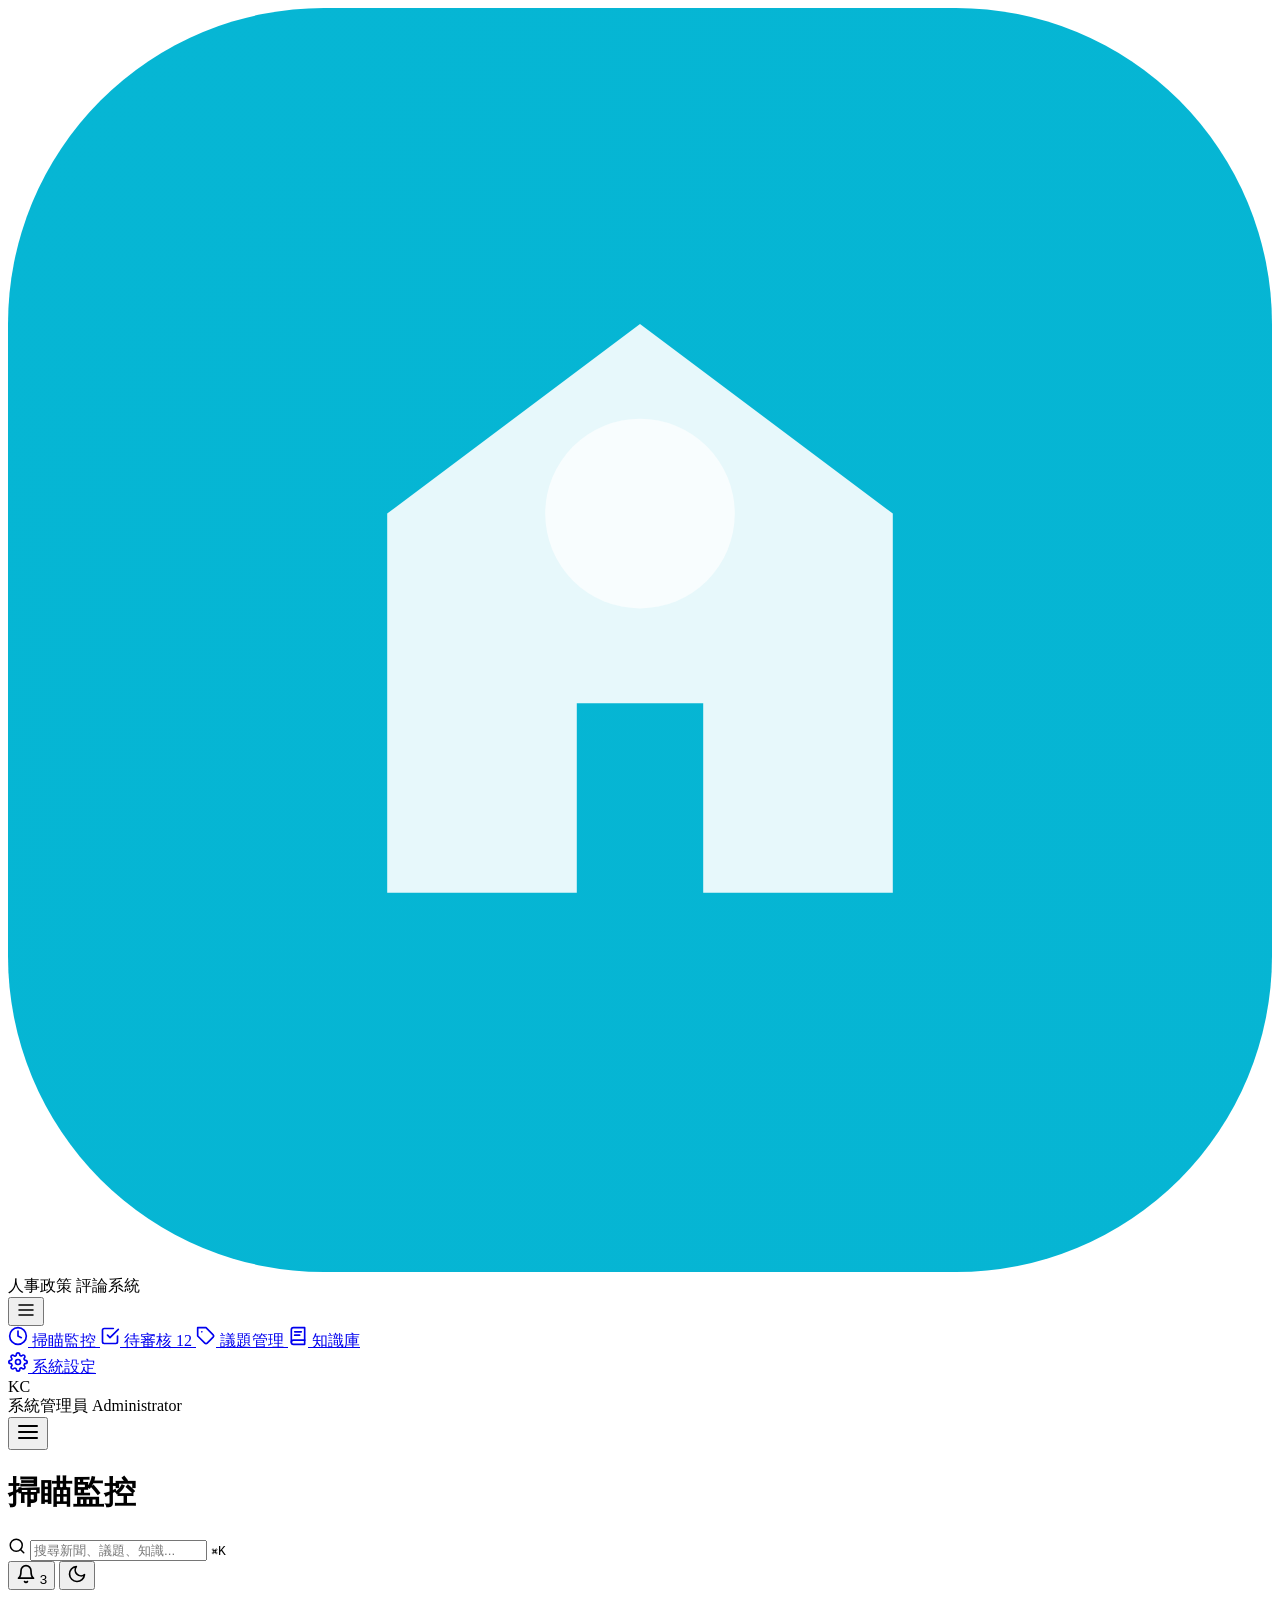
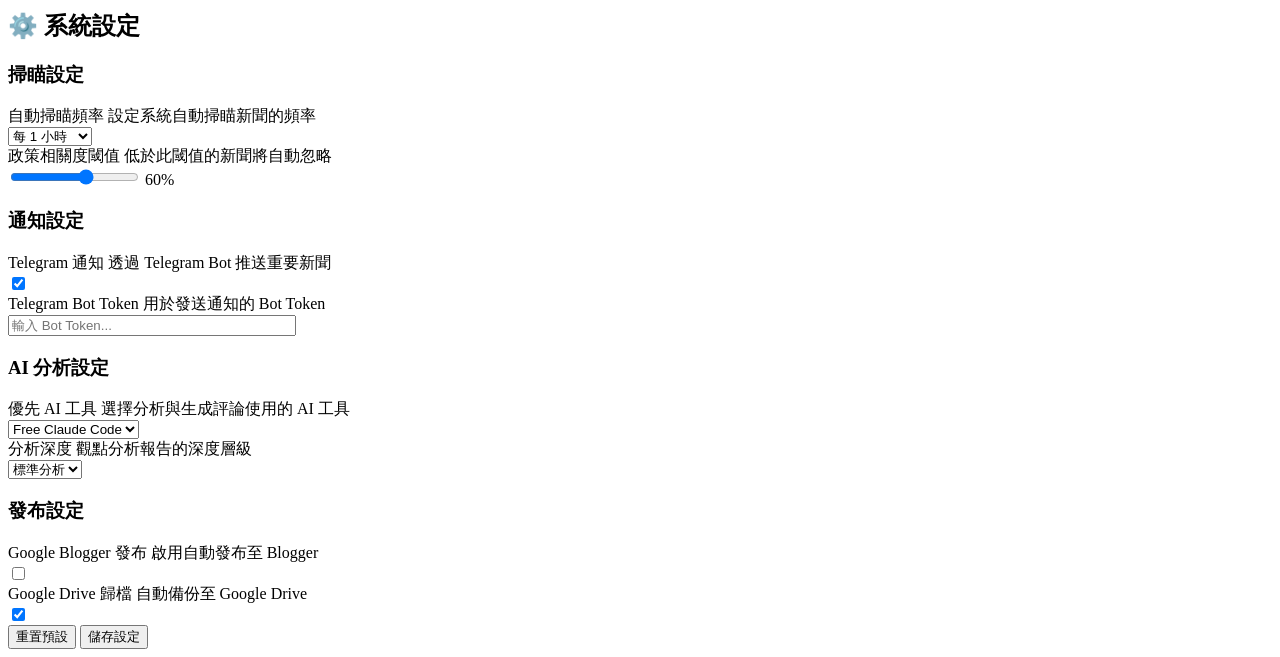
==== index.html @ 62e6211f "add index.html" ====
<!DOCTYPE html>
<html lang="zh-TW">
<head>
    <meta charset="UTF-8">
    <meta name="viewport" content="width=device-width, initial-scale=1.0">
    <meta name="description" content="公務人事政策評論系統 — 即時掃瞄各國政府公務員制度與實務變革，深度研究、觀點分析、撰寫評論。">
    <title>公務人事政策評論系統</title>

    <!-- Google Fonts -->
    <link rel="preconnect" href="https://fonts.googleapis.com">
    <link rel="preconnect" href="https://fonts.gstatic.com" crossorigin>
    <link href="https://fonts.googleapis.com/css2?family=Inter:wght@300;400;500;600;700;800&family=Noto+Sans+TC:wght@300;400;500;600;700&display=swap" rel="stylesheet">

    <!-- Styles -->
    <link rel="stylesheet" href="css/index.css">
</head>
<body>
    <!-- Sidebar Navigation -->
    <aside class="sidebar" id="sidebar">
        <div class="sidebar-header">
            <div class="logo-container">
                <div class="logo-icon">
                    <svg viewBox="0 0 40 40" fill="none" xmlns="http://www.w3.org/2000/svg">
                        <rect width="40" height="40" rx="10" fill="url(#logoGrad)"/>
                        <path d="M12 28V16l8-6 8 6v12H22v-6h-4v6H12z" fill="white" opacity="0.9"/>
                        <circle cx="20" cy="16" r="3" fill="white" opacity="0.7"/>
                        <defs>
                            <linearGradient id="logoGrad" x1="0" y1="0" x2="40" y2="40">
                                <stop stop-color="#06b6d4"/>
                                <stop offset="1" stop-color="#0891b2"/>
                            </linearGradient>
                        </defs>
                    </svg>
                </div>
                <div class="logo-text">
                    <span class="logo-title">人事政策</span>
                    <span class="logo-subtitle">評論系統</span>
                </div>
            </div>
            <button class="sidebar-toggle" id="sidebarToggle" aria-label="切換側邊欄">
                <svg width="20" height="20" viewBox="0 0 20 20" fill="currentColor">
                    <path d="M3 5h14M3 10h14M3 15h14" stroke="currentColor" stroke-width="1.5" stroke-linecap="round"/>
                </svg>
            </button>
        </div>

        <nav class="sidebar-nav" id="sidebarNav">
            <a href="#" class="nav-item active" data-page="dashboard">
                <span class="nav-icon">
                    <svg width="20" height="20" viewBox="0 0 24 24" fill="none" stroke="currentColor" stroke-width="2" stroke-linecap="round" stroke-linejoin="round">
                        <circle cx="12" cy="12" r="10"/>
                        <path d="M12 6v6l4 2"/>
                    </svg>
                </span>
                <span class="nav-text">掃瞄監控</span>
                <span class="nav-badge" id="dashboardBadge" style="display:none;">0</span>
            </a>
            <a href="#" class="nav-item" data-page="review">
                <span class="nav-icon">
                    <svg width="20" height="20" viewBox="0 0 24 24" fill="none" stroke="currentColor" stroke-width="2" stroke-linecap="round" stroke-linejoin="round">
                        <path d="M9 11l3 3L22 4"/>
                        <path d="M21 12v7a2 2 0 01-2 2H5a2 2 0 01-2-2V5a2 2 0 012-2h11"/>
                    </svg>
                </span>
                <span class="nav-text">待審核</span>
                <span class="nav-badge" id="reviewBadge">12</span>
            </a>
            <a href="#" class="nav-item" data-page="topics">
                <span class="nav-icon">
                    <svg width="20" height="20" viewBox="0 0 24 24" fill="none" stroke="currentColor" stroke-width="2" stroke-linecap="round" stroke-linejoin="round">
                        <path d="M20.59 13.41l-7.17 7.17a2 2 0 01-2.83 0L2 12V2h10l8.59 8.59a2 2 0 010 2.82z"/>
                        <line x1="7" y1="7" x2="7.01" y2="7"/>
                    </svg>
                </span>
                <span class="nav-text">議題管理</span>
            </a>
            <a href="#" class="nav-item" data-page="knowledge">
                <span class="nav-icon">
                    <svg width="20" height="20" viewBox="0 0 24 24" fill="none" stroke="currentColor" stroke-width="2" stroke-linecap="round" stroke-linejoin="round">
                        <path d="M4 19.5A2.5 2.5 0 016.5 17H20"/>
                        <path d="M6.5 2H20v20H6.5A2.5 2.5 0 014 19.5v-15A2.5 2.5 0 016.5 2z"/>
                        <line x1="8" y1="7" x2="16" y2="7"/>
                        <line x1="8" y1="11" x2="14" y2="11"/>
                    </svg>
                </span>
                <span class="nav-text">知識庫</span>
            </a>

            <div class="nav-divider"></div>

            <a href="#" class="nav-item" data-page="settings">
                <span class="nav-icon">
                    <svg width="20" height="20" viewBox="0 0 24 24" fill="none" stroke="currentColor" stroke-width="2" stroke-linecap="round" stroke-linejoin="round">
                        <circle cx="12" cy="12" r="3"/>
                        <path d="M19.4 15a1.65 1.65 0 00.33 1.82l.06.06a2 2 0 010 2.83 2 2 0 01-2.83 0l-.06-.06a1.65 1.65 0 00-1.82-.33 1.65 1.65 0 00-1 1.51V21a2 2 0 01-4 0v-.09A1.65 1.65 0 009 19.4a1.65 1.65 0 00-1.82.33l-.06.06a2 2 0 01-2.83 0 2 2 0 010-2.83l.06-.06A1.65 1.65 0 004.68 15a1.65 1.65 0 00-1.51-1H3a2 2 0 010-4h.09A1.65 1.65 0 004.6 9a1.65 1.65 0 00-.33-1.82l-.06-.06a2 2 0 010-2.83 2 2 0 012.83 0l.06.06A1.65 1.65 0 009 4.68a1.65 1.65 0 001-1.51V3a2 2 0 014 0v.09a1.65 1.65 0 001 1.51 1.65 1.65 0 001.82-.33l.06-.06a2 2 0 012.83 0 2 2 0 010 2.83l-.06.06A1.65 1.65 0 0019.4 9a1.65 1.65 0 001.51 1H21a2 2 0 010 4h-.09a1.65 1.65 0 00-1.51 1z"/>
                    </svg>
                </span>
                <span class="nav-text">系統設定</span>
            </a>
        </nav>

        <div class="sidebar-footer">
            <div class="user-profile">
                <div class="user-avatar">KC</div>
                <div class="user-info">
                    <span class="user-name">系統管理員</span>
                    <span class="user-role">Administrator</span>
                </div>
            </div>
        </div>
    </aside>

    <!-- Main Content -->
    <main class="main-content" id="mainContent">
        <!-- Header -->
        <header class="header" id="header">
            <div class="header-left">
                <button class="mobile-menu-btn" id="mobileMenuBtn" aria-label="開啟選單">
                    <svg width="24" height="24" viewBox="0 0 24 24" fill="none" stroke="currentColor" stroke-width="2" stroke-linecap="round">
                        <line x1="3" y1="6" x2="21" y2="6"/>
                        <line x1="3" y1="12" x2="21" y2="12"/>
                        <line x1="3" y1="18" x2="21" y2="18"/>
                    </svg>
                </button>
                <h1 class="page-title" id="pageTitle">掃瞄監控</h1>
            </div>
            <div class="header-right">
                <div class="search-box" id="globalSearch">
                    <svg class="search-icon" width="18" height="18" viewBox="0 0 24 24" fill="none" stroke="currentColor" stroke-width="2" stroke-linecap="round">
                        <circle cx="11" cy="11" r="8"/>
                        <line x1="21" y1="21" x2="16.65" y2="16.65"/>
                    </svg>
                    <input type="text" placeholder="搜尋新聞、議題、知識..." id="globalSearchInput">
                    <kbd class="search-shortcut">⌘K</kbd>
                </div>
                <button class="header-btn notification-btn" id="notificationBtn" aria-label="通知">
                    <svg width="20" height="20" viewBox="0 0 24 24" fill="none" stroke="currentColor" stroke-width="2" stroke-linecap="round" stroke-linejoin="round">
                        <path d="M18 8A6 6 0 006 8c0 7-3 9-3 9h18s-3-2-3-9"/>
                        <path d="M13.73 21a2 2 0 01-3.46 0"/>
                    </svg>
                    <span class="notification-count" id="notificationCount">3</span>
                </button>
                <button class="header-btn theme-toggle" id="themeToggle" aria-label="切換主題">
                    <svg width="20" height="20" viewBox="0 0 24 24" fill="none" stroke="currentColor" stroke-width="2" stroke-linecap="round" stroke-linejoin="round">
                        <path d="M21 12.79A9 9 0 1111.21 3 7 7 0 0021 12.79z"/>
                    </svg>
                </button>
                <div class="header-time" id="headerTime"></div>
            </div>
        </header>

        <!-- Page Content Panels -->
        <div class="content-wrapper">
            <!-- Dashboard Page -->
            <section class="page-panel active" id="page-dashboard">
                <div id="dashboardContainer"></div>
            </section>

            <!-- Review Page -->
            <section class="page-panel" id="page-review">
                <div id="reviewContainer"></div>
            </section>

            <!-- Topics Page -->
            <section class="page-panel" id="page-topics">
                <div id="topicsContainer"></div>
            </section>

            <!-- Knowledge Page -->
            <section class="page-panel" id="page-knowledge">
                <div id="knowledgeContainer"></div>
            </section>

            <!-- Settings Page -->
            <section class="page-panel" id="page-settings">
                <div class="card" style="max-width: 800px;">
                    <div class="card-header">
                        <h2>⚙️ 系統設定</h2>
                    </div>
                    <div class="card-body">
                        <div class="settings-group">
                            <h3 class="settings-title">掃瞄設定</h3>
                            <div class="setting-item">
                                <div class="setting-info">
                                    <label>自動掃瞄頻率</label>
                                    <span class="text-muted">設定系統自動掃瞄新聞的頻率</span>
                                </div>
                                <select class="select" id="scanFrequency">
                                    <option value="30">每 30 分鐘</option>
                                    <option value="60" selected>每 1 小時</option>
                                    <option value="120">每 2 小時</option>
                                    <option value="360">每 6 小時</option>
                                    <option value="720">每 12 小時</option>
                                    <option value="1440">每 24 小時</option>
                                </select>
                            </div>
                            <div class="setting-item">
                                <div class="setting-info">
                                    <label>政策相關度閾值</label>
                                    <span class="text-muted">低於此閾值的新聞將自動忽略</span>
                                </div>
                                <input type="range" class="range-input" min="0" max="100" value="60" id="relevanceThreshold">
                                <span class="range-value" id="thresholdValue">60%</span>
                            </div>
                        </div>

                        <div class="settings-group">
                            <h3 class="settings-title">通知設定</h3>
                            <div class="setting-item">
                                <div class="setting-info">
                                    <label>Telegram 通知</label>
                                    <span class="text-muted">透過 Telegram Bot 推送重要新聞</span>
                                </div>
                                <label class="toggle-switch">
                                    <input type="checkbox" id="telegramToggle" checked>
                                    <span class="toggle-slider"></span>
                                </label>
                            </div>
                            <div class="setting-item">
                                <div class="setting-info">
                                    <label>Telegram Bot Token</label>
                                    <span class="text-muted">用於發送通知的 Bot Token</span>
                                </div>
                                <input type="password" class="input" placeholder="輸入 Bot Token..." id="telegramToken" style="width: 280px;">
                            </div>
                        </div>

                        <div class="settings-group">
                            <h3 class="settings-title">AI 分析設定</h3>
                            <div class="setting-item">
                                <div class="setting-info">
                                    <label>優先 AI 工具</label>
                                    <span class="text-muted">選擇分析與生成評論使用的 AI 工具</span>
                                </div>
                                <select class="select" id="aiTool">
                                    <option value="codex">Codex CLI</option>
                                    <option value="claude" selected>Free Claude Code</option>
                                    <option value="opencode">OpenCode</option>
                                </select>
                            </div>
                            <div class="setting-item">
                                <div class="setting-info">
                                    <label>分析深度</label>
                                    <span class="text-muted">觀點分析報告的深度層級</span>
                                </div>
                                <select class="select" id="analysisDepth">
                                    <option value="brief">簡要摘要</option>
                                    <option value="standard" selected>標準分析</option>
                                    <option value="deep">深度報告</option>
                                </select>
                            </div>
                        </div>

                        <div class="settings-group">
                            <h3 class="settings-title">發布設定</h3>
                            <div class="setting-item">
                                <div class="setting-info">
                                    <label>Google Blogger 發布</label>
                                    <span class="text-muted">啟用自動發布至 Blogger</span>
                                </div>
                                <label class="toggle-switch">
                                    <input type="checkbox" id="bloggerToggle">
                                    <span class="toggle-slider"></span>
                                </label>
                            </div>
                            <div class="setting-item">
                                <div class="setting-info">
                                    <label>Google Drive 歸檔</label>
                                    <span class="text-muted">自動備份至 Google Drive</span>
                                </div>
                                <label class="toggle-switch">
                                    <input type="checkbox" id="driveToggle" checked>
                                    <span class="toggle-slider"></span>
                                </label>
                            </div>
                        </div>

                        <div class="flex justify-end gap-3 mt-4">
                            <button class="btn btn-secondary">重置預設</button>
                            <button class="btn btn-primary">儲存設定</button>
                        </div>
                    </div>
                </div>
            </section>
        </div>
    </main>

    <!-- Toast Container -->
    <div class="toast-container" id="toastContainer"></div>

    <!-- Modal Container -->
    <div class="modal-overlay" id="modalOverlay">
        <div class="modal" id="modalContent">
            <!-- Dynamic modal content -->
        </div>
    </div>

    <!-- Scripts -->
    <script src="js/app.js"></script>
    <script src="js/dashboard.js"></script>
    <script src="js/review.js"></script>
    <script src="js/topics.js"></script>
    <script src="js/knowledge.js"></script>
</body>
</html>
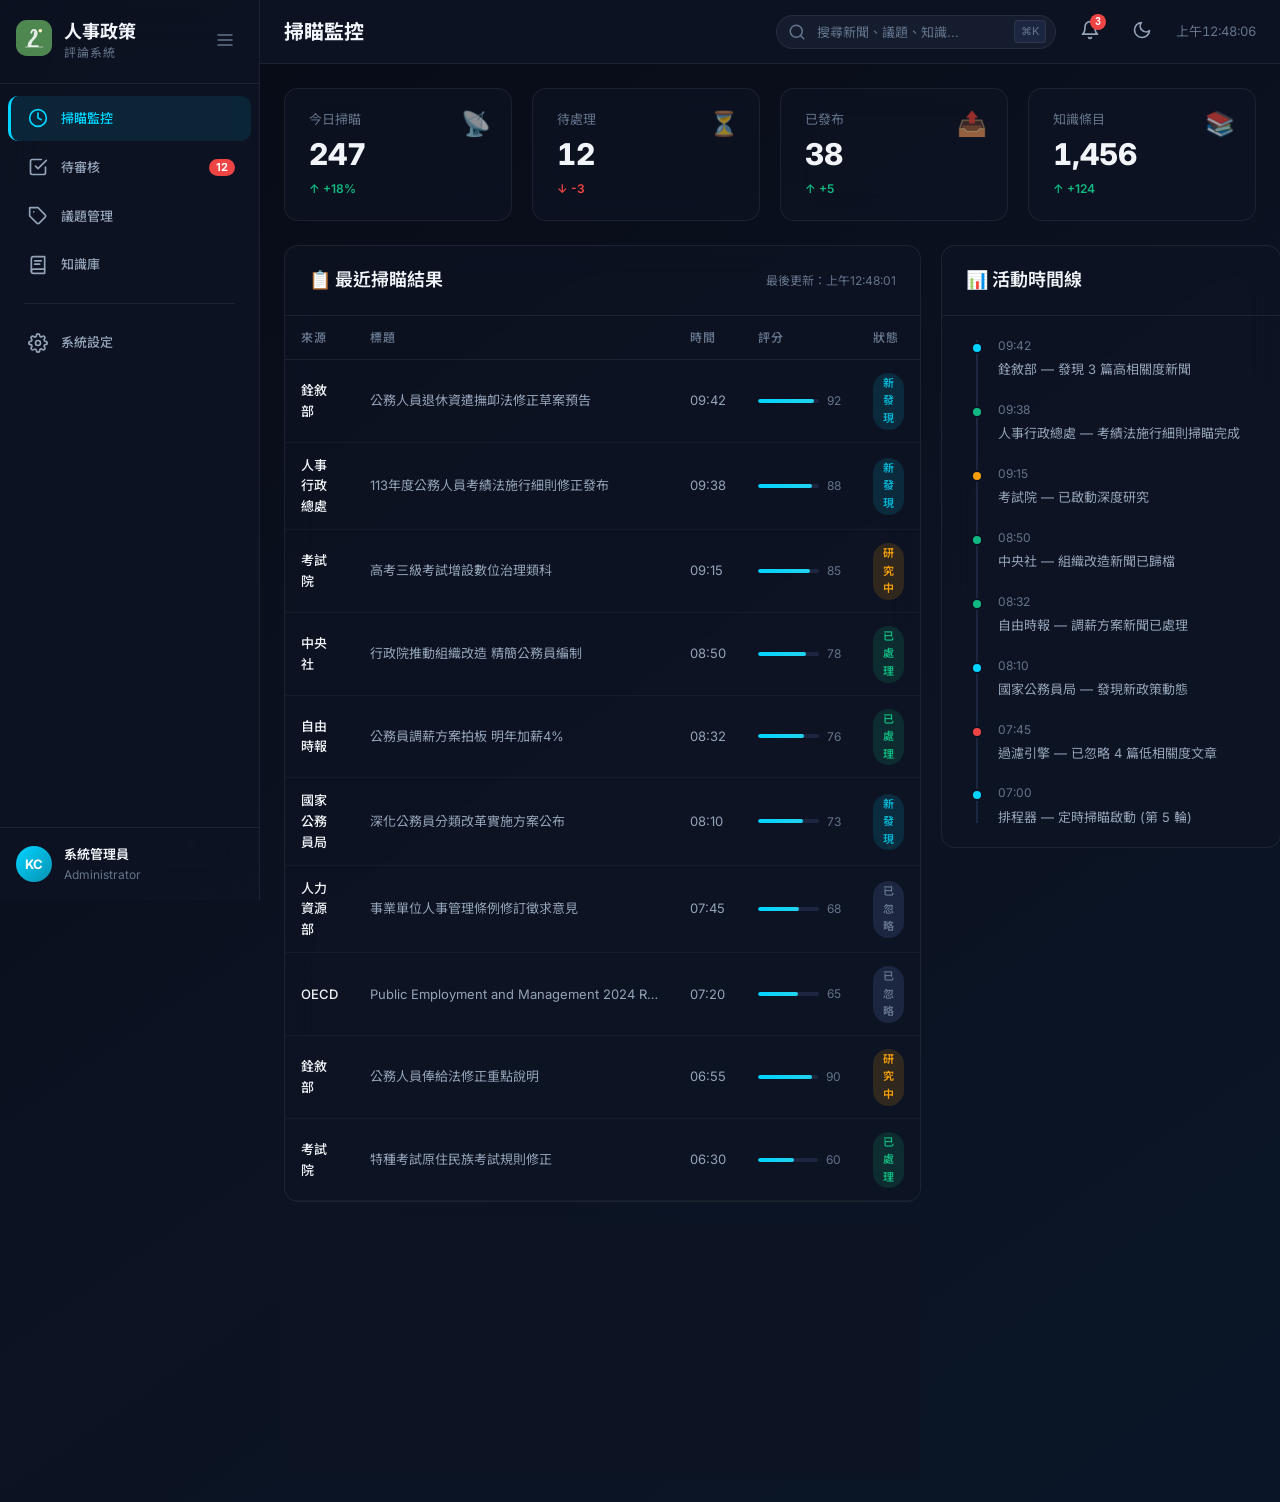
==== commit fd26f5ea: "style: prairie theme - index.html" ====
--- a/index.html
+++ b/index.html
@@ -9,7 +9,7 @@
     <!-- Google Fonts -->
     <link rel="preconnect" href="https://fonts.googleapis.com">
     <link rel="preconnect" href="https://fonts.gstatic.com" crossorigin>
-    <link href="https://fonts.googleapis.com/css2?family=Inter:wght@300;400;500;600;700;800&family=Noto+Sans+TC:wght@300;400;500;600;700&display=swap" rel="stylesheet">
+    <link href="https://fonts.googleapis.com/css2?family=Nunito:wght@300;400;500;600;700;800&family=Noto+Sans+TC:wght@300;400;500;600;700&display=swap" rel="stylesheet">
 
     <!-- Styles -->
     <link rel="stylesheet" href="css/index.css">
@@ -21,13 +21,14 @@
             <div class="logo-container">
                 <div class="logo-icon">
                     <svg viewBox="0 0 40 40" fill="none" xmlns="http://www.w3.org/2000/svg">
-                        <rect width="40" height="40" rx="10" fill="url(#logoGrad)"/>
-                        <path d="M12 28V16l8-6 8 6v12H22v-6h-4v6H12z" fill="white" opacity="0.9"/>
-                        <circle cx="20" cy="16" r="3" fill="white" opacity="0.7"/>
+                        <rect width="40" height="40" rx="12" fill="url(#logoGrad)"/>
+                        <path d="M13 28c0-3 2-5 4-7 2-2 3-4 3-6s1-3 0-3c-1 0-2 1-2 3h-2c0-3 1.5-5 4-5s4 2 4 5c0 2-1 4-3 6-2 2-4 4-4 7h8v2H13v-2z" fill="white" opacity="0.85"/>
+                        <circle cx="27" cy="12" r="2" fill="#fef3c7"/>
+                        <path d="M10 30h20" stroke="white" stroke-width="1.5" opacity="0.4"/>
                         <defs>
                             <linearGradient id="logoGrad" x1="0" y1="0" x2="40" y2="40">
-                                <stop stop-color="#06b6d4"/>
-                                <stop offset="1" stop-color="#0891b2"/>
+                                <stop stop-color="#4e8750"/>
+                                <stop offset="1" stop-color="#3d6e3f"/>
                             </linearGradient>
                         </defs>
                     </svg>
--- a/css/index.css
+++ b/css/index.css
@@ -0,0 +1,1128 @@
+/* ============================================================
+   公務人事政策評論系統 — Design System
+   Dark-mode Glassmorphism Dashboard
+   ============================================================ */
+
+/* ---- Google Fonts (also loaded in HTML <head>) ---- */
+@import url('https://fonts.googleapis.com/css2?family=Inter:wght@300;400;500;600;700;800&family=Noto+Sans+TC:wght@300;400;500;600;700&display=swap');
+
+/* ============================================================
+   1. CSS Custom Properties (Design Tokens)
+   ============================================================ */
+:root {
+  /* — Color Palette — */
+  --bg-deepest:       #060a14;
+  --bg-deep:          #0c1221;
+  --bg-surface:       #141c2e;
+  --bg-surface-light: #1c2640;
+  --bg-hover:         #243050;
+
+  /* Glass surfaces */
+  --glass-bg:            rgba(14, 20, 36, 0.65);
+  --glass-bg-heavy:      rgba(14, 20, 36, 0.82);
+  --glass-border:        rgba(255, 255, 255, 0.07);
+  --glass-border-hover:  rgba(255, 255, 255, 0.14);
+
+  /* Accent — Cyan / Teal (primary) */
+  --cyan-400:  #22d3ee;
+  --cyan-500:  #06b6d4;
+  --cyan-600:  #0891b2;
+  --primary:       #00d4ff;
+  --primary-rgb:   0, 212, 255;
+  --primary-hover: #22d3ee;
+  --primary-glow:  rgba(0, 212, 255, 0.30);
+
+  /* Accent — Amber (secondary) */
+  --amber-400: #fbbf24;
+  --amber-500: #f59e0b;
+  --amber-600: #d97706;
+  --secondary:     #f59e0b;
+  --secondary-rgb: 245, 158, 11;
+
+  /* Semantic */
+  --success:     #10b981;  --success-rgb: 16,185,129;
+  --danger:      #ef4444;  --danger-rgb:  239,68,68;
+  --warning:     #f59e0b;  --warning-rgb: 245,158,11;
+  --info:        #06b6d4;  --info-rgb:    6,182,212;
+
+  /* Text */
+  --text-primary:   #f1f5f9;
+  --text-secondary: #94a3b8;
+  --text-muted:     #64748b;
+  --text-inverse:   #0f172a;
+
+  /* — Typography — */
+  --font-sans: 'Inter', 'Noto Sans TC', -apple-system, BlinkMacSystemFont, 'Segoe UI', sans-serif;
+  --font-mono: 'JetBrains Mono', 'Fira Code', Consolas, monospace;
+
+  --text-xs:  0.75rem;
+  --text-sm:  0.8125rem;
+  --text-base: 0.9375rem;
+  --text-lg:  1.125rem;
+  --text-xl:  1.25rem;
+  --text-2xl: 1.5rem;
+  --text-3xl: 1.875rem;
+  --text-4xl: 2.25rem;
+
+  /* — Spacing (4px base) — */
+  --sp-1: 0.25rem;  --sp-2: 0.5rem;   --sp-3: 0.75rem;
+  --sp-4: 1rem;     --sp-5: 1.25rem;  --sp-6: 1.5rem;
+  --sp-8: 2rem;     --sp-10: 2.5rem;  --sp-12: 3rem;
+  --sp-16: 4rem;
+
+  /* — Border Radius — */
+  --radius-sm:   6px;
+  --radius-md:   10px;
+  --radius-lg:   14px;
+  --radius-xl:   20px;
+  --radius-full: 9999px;
+
+  /* — Shadows — */
+  --shadow-sm:  0 1px 3px rgba(0,0,0,.4);
+  --shadow-md:  0 4px 12px rgba(0,0,0,.45);
+  --shadow-lg:  0 8px 30px rgba(0,0,0,.5);
+  --shadow-xl:  0 16px 50px rgba(0,0,0,.55);
+  --shadow-glow-primary: 0 0 20px rgba(var(--primary-rgb),.25);
+  --shadow-glow-danger:  0 0 20px rgba(var(--danger-rgb),.25);
+
+  /* — Transitions — */
+  --ease-out: cubic-bezier(.22,1,.36,1);
+  --ease-spring: cubic-bezier(.34,1.56,.64,1);
+  --dur-fast:   150ms;
+  --dur-normal: 250ms;
+  --dur-slow:   400ms;
+
+  /* — Z-index layers — */
+  --z-sidebar:  100;
+  --z-header:   90;
+  --z-dropdown: 200;
+  --z-modal:    300;
+  --z-toast:    400;
+
+  /* — Layout — */
+  --sidebar-width:     260px;
+  --sidebar-collapsed: 72px;
+  --header-height:     64px;
+}
+
+/* ============================================================
+   2. Reset / Base
+   ============================================================ */
+*, *::before, *::after { box-sizing: border-box; margin: 0; padding: 0; }
+
+html {
+  font-size: 16px;
+  -webkit-font-smoothing: antialiased;
+  -moz-osx-font-smoothing: grayscale;
+  scroll-behavior: smooth;
+}
+
+body {
+  font-family: var(--font-sans);
+  font-size: var(--text-base);
+  color: var(--text-primary);
+  background: linear-gradient(145deg, var(--bg-deepest) 0%, var(--bg-deep) 50%, #0a1628 100%);
+  min-height: 100vh;
+  line-height: 1.6;
+  overflow-x: hidden;
+}
+
+/* Scrollbar */
+::-webkit-scrollbar { width: 6px; height: 6px; }
+::-webkit-scrollbar-track { background: transparent; }
+::-webkit-scrollbar-thumb { background: var(--bg-surface-light); border-radius: var(--radius-full); }
+::-webkit-scrollbar-thumb:hover { background: var(--text-muted); }
+
+::selection { background: rgba(var(--primary-rgb),.3); color: var(--text-primary); }
+
+a { color: var(--primary); text-decoration: none; transition: color var(--dur-fast); }
+a:hover { color: var(--primary-hover); }
+
+img { max-width: 100%; display: block; }
+
+/* ============================================================
+   3. Layout — Sidebar + Main
+   ============================================================ */
+.sidebar {
+  position: fixed; top: 0; left: 0; bottom: 0;
+  width: var(--sidebar-width);
+  background: var(--glass-bg-heavy);
+  backdrop-filter: blur(24px); -webkit-backdrop-filter: blur(24px);
+  border-right: 1px solid var(--glass-border);
+  display: flex; flex-direction: column;
+  z-index: var(--z-sidebar);
+  transition: width var(--dur-slow) var(--ease-out);
+  overflow: hidden;
+}
+.sidebar.collapsed { width: var(--sidebar-collapsed); }
+
+.sidebar-header {
+  display: flex; align-items: center; justify-content: space-between;
+  padding: var(--sp-5) var(--sp-4);
+  border-bottom: 1px solid var(--glass-border);
+  min-height: 72px;
+}
+
+.logo-container { display: flex; align-items: center; gap: var(--sp-3); }
+.logo-icon svg { width: 36px; height: 36px; flex-shrink: 0; }
+.logo-text { display: flex; flex-direction: column; white-space: nowrap; }
+.logo-title { font-size: var(--text-lg); font-weight: 700; color: var(--text-primary); line-height: 1.2; }
+.logo-subtitle { font-size: var(--text-xs); color: var(--text-muted); letter-spacing: .08em; }
+.sidebar.collapsed .logo-text { display: none; }
+
+.sidebar-toggle {
+  background: none; border: none; color: var(--text-muted); cursor: pointer;
+  padding: var(--sp-2); border-radius: var(--radius-sm);
+  transition: all var(--dur-fast);
+  flex-shrink: 0;
+}
+.sidebar-toggle:hover { color: var(--text-primary); background: var(--bg-hover); }
+
+/* Navigation */
+.sidebar-nav {
+  flex: 1; padding: var(--sp-3) var(--sp-2);
+  display: flex; flex-direction: column; gap: var(--sp-1);
+  overflow-y: auto;
+}
+
+.nav-item {
+  display: flex; align-items: center; gap: var(--sp-3);
+  padding: var(--sp-3) var(--sp-4);
+  border-radius: var(--radius-md);
+  color: var(--text-secondary);
+  font-size: var(--text-sm); font-weight: 500;
+  transition: all var(--dur-normal) var(--ease-out);
+  cursor: pointer; position: relative;
+  text-decoration: none;
+  border-left: 3px solid transparent;
+}
+.nav-item:hover {
+  background: var(--bg-hover);
+  color: var(--text-primary);
+}
+.nav-item.active {
+  background: rgba(var(--primary-rgb), .1);
+  color: var(--primary);
+  border-left-color: var(--primary);
+}
+.nav-icon { display: flex; align-items: center; justify-content: center; width: 22px; flex-shrink: 0; }
+.nav-text { white-space: nowrap; overflow: hidden; transition: opacity var(--dur-normal); }
+.sidebar.collapsed .nav-text { opacity: 0; width: 0; }
+
+.nav-badge {
+  margin-left: auto;
+  background: var(--danger);
+  color: #fff;
+  font-size: 0.6875rem; font-weight: 700;
+  padding: 2px 7px;
+  border-radius: var(--radius-full);
+  line-height: 1.2;
+}
+.sidebar.collapsed .nav-badge { display: none; }
+
+.nav-divider {
+  height: 1px;
+  background: var(--glass-border);
+  margin: var(--sp-3) var(--sp-4);
+}
+
+/* Sidebar footer */
+.sidebar-footer {
+  padding: var(--sp-4);
+  border-top: 1px solid var(--glass-border);
+}
+.user-profile { display: flex; align-items: center; gap: var(--sp-3); }
+.user-avatar {
+  width: 36px; height: 36px;
+  border-radius: var(--radius-full);
+  background: linear-gradient(135deg, var(--primary), var(--cyan-600));
+  display: flex; align-items: center; justify-content: center;
+  font-size: var(--text-sm); font-weight: 700; color: #fff;
+  flex-shrink: 0;
+}
+.user-info { display: flex; flex-direction: column; white-space: nowrap; overflow: hidden; }
+.user-name { font-size: var(--text-sm); font-weight: 600; color: var(--text-primary); }
+.user-role { font-size: var(--text-xs); color: var(--text-muted); }
+.sidebar.collapsed .user-info { display: none; }
+
+/* Main content */
+.main-content {
+  margin-left: var(--sidebar-width);
+  min-height: 100vh;
+  transition: margin-left var(--dur-slow) var(--ease-out);
+}
+.sidebar.collapsed ~ .main-content { margin-left: var(--sidebar-collapsed); }
+
+/* Header */
+.header {
+  position: sticky; top: 0;
+  height: var(--header-height);
+  display: flex; align-items: center; justify-content: space-between;
+  padding: 0 var(--sp-6);
+  background: var(--glass-bg-heavy);
+  backdrop-filter: blur(20px); -webkit-backdrop-filter: blur(20px);
+  border-bottom: 1px solid var(--glass-border);
+  z-index: var(--z-header);
+}
+.header-left { display: flex; align-items: center; gap: var(--sp-4); }
+.header-right { display: flex; align-items: center; gap: var(--sp-4); }
+
+.page-title {
+  font-size: var(--text-xl); font-weight: 700;
+  color: var(--text-primary);
+}
+
+.mobile-menu-btn {
+  display: none;
+  background: none; border: none; color: var(--text-secondary); cursor: pointer;
+  padding: var(--sp-2); border-radius: var(--radius-sm);
+}
+
+/* Header search */
+.search-box {
+  position: relative; display: flex; align-items: center;
+}
+.search-box .search-icon {
+  position: absolute; left: 12px;
+  color: var(--text-muted); pointer-events: none;
+}
+.search-box input {
+  background: var(--bg-surface);
+  border: 1px solid var(--glass-border);
+  border-radius: var(--radius-full);
+  padding: var(--sp-2) var(--sp-4) var(--sp-2) 40px;
+  color: var(--text-primary);
+  font-family: var(--font-sans);
+  font-size: var(--text-sm);
+  width: 280px;
+  transition: all var(--dur-normal);
+  outline: none;
+}
+.search-box input::placeholder { color: var(--text-muted); }
+.search-box input:focus {
+  border-color: var(--primary);
+  box-shadow: 0 0 0 3px rgba(var(--primary-rgb),.15);
+  width: 340px;
+}
+.search-shortcut {
+  position: absolute; right: 10px;
+  font-family: var(--font-sans); font-size: 0.6875rem;
+  background: var(--bg-surface-light); color: var(--text-muted);
+  padding: 2px 6px; border-radius: 4px;
+  border: 1px solid var(--glass-border);
+}
+
+/* Header buttons */
+.header-btn {
+  background: none; border: none; color: var(--text-secondary); cursor: pointer;
+  padding: var(--sp-2); border-radius: var(--radius-sm);
+  position: relative; transition: all var(--dur-fast);
+}
+.header-btn:hover { color: var(--text-primary); background: var(--bg-hover); }
+
+.notification-count {
+  position: absolute; top: 2px; right: 2px;
+  background: var(--danger); color: #fff;
+  font-size: 0.625rem; font-weight: 700;
+  width: 16px; height: 16px;
+  border-radius: var(--radius-full);
+  display: flex; align-items: center; justify-content: center;
+  line-height: 1;
+}
+
+.header-time {
+  font-size: var(--text-sm); color: var(--text-muted);
+  font-variant-numeric: tabular-nums;
+}
+
+/* Content area */
+.content-wrapper { padding: var(--sp-6); }
+
+.page-panel { display: none; animation: fadeIn var(--dur-normal) var(--ease-out); }
+.page-panel.active { display: block; }
+
+/* ============================================================
+   4. Component — Card (Glassmorphism)
+   ============================================================ */
+.card {
+  background: var(--glass-bg);
+  backdrop-filter: blur(16px); -webkit-backdrop-filter: blur(16px);
+  border: 1px solid var(--glass-border);
+  border-radius: var(--radius-lg);
+  transition: all var(--dur-normal) var(--ease-out);
+  overflow: hidden;
+}
+.card:hover {
+  border-color: var(--glass-border-hover);
+  box-shadow: var(--shadow-md);
+  transform: translateY(-2px);
+}
+.card-header {
+  padding: var(--sp-5) var(--sp-6);
+  border-bottom: 1px solid var(--glass-border);
+  display: flex; align-items: center; justify-content: space-between;
+}
+.card-header h2, .card-header h3 {
+  font-size: var(--text-lg); font-weight: 600; margin: 0;
+}
+.card-body { padding: var(--sp-5) var(--sp-6); }
+.card-footer {
+  padding: var(--sp-4) var(--sp-6);
+  border-top: 1px solid var(--glass-border);
+  display: flex; align-items: center; justify-content: flex-end; gap: var(--sp-3);
+}
+
+/* ============================================================
+   5. Component — Buttons
+   ============================================================ */
+.btn {
+  display: inline-flex; align-items: center; justify-content: center; gap: var(--sp-2);
+  padding: var(--sp-2) var(--sp-5);
+  font-family: var(--font-sans);
+  font-size: var(--text-sm); font-weight: 600;
+  border-radius: var(--radius-md);
+  border: 1px solid transparent;
+  cursor: pointer;
+  transition: all var(--dur-normal) var(--ease-out);
+  white-space: nowrap; line-height: 1.5;
+  outline: none;
+}
+.btn:active { transform: scale(.97); }
+
+.btn-primary {
+  background: linear-gradient(135deg, var(--primary), var(--cyan-600));
+  color: #fff; border-color: transparent;
+}
+.btn-primary:hover {
+  box-shadow: var(--shadow-glow-primary);
+  filter: brightness(1.1);
+}
+
+.btn-secondary {
+  background: transparent;
+  color: var(--text-secondary);
+  border-color: var(--glass-border-hover);
+}
+.btn-secondary:hover { background: var(--bg-hover); color: var(--text-primary); }
+
+.btn-danger {
+  background: rgba(var(--danger-rgb),.15);
+  color: var(--danger); border-color: rgba(var(--danger-rgb),.3);
+}
+.btn-danger:hover { background: rgba(var(--danger-rgb),.25); }
+
+.btn-success {
+  background: rgba(var(--success-rgb),.15);
+  color: var(--success); border-color: rgba(var(--success-rgb),.3);
+}
+.btn-success:hover { background: rgba(var(--success-rgb),.25); }
+
+.btn-warning {
+  background: rgba(var(--warning-rgb),.15);
+  color: var(--warning); border-color: rgba(var(--warning-rgb),.3);
+}
+.btn-warning:hover { background: rgba(var(--warning-rgb),.25); }
+
+.btn-ghost {
+  background: transparent; color: var(--text-secondary); border: none;
+}
+.btn-ghost:hover { background: var(--bg-hover); color: var(--text-primary); }
+
+.btn-sm { padding: var(--sp-1) var(--sp-3); font-size: var(--text-xs); }
+.btn-lg { padding: var(--sp-3) var(--sp-8); font-size: var(--text-base); }
+.btn-icon { padding: var(--sp-2); }
+
+/* ============================================================
+   6. Component — Badge
+   ============================================================ */
+.badge {
+  display: inline-flex; align-items: center;
+  padding: 2px 10px;
+  font-size: 0.6875rem; font-weight: 600;
+  border-radius: var(--radius-full);
+  line-height: 1.6;
+}
+.badge-success { background: rgba(var(--success-rgb),.15); color: var(--success); }
+.badge-warning { background: rgba(var(--warning-rgb),.15); color: var(--warning); }
+.badge-danger  { background: rgba(var(--danger-rgb),.15);  color: var(--danger);  }
+.badge-info    { background: rgba(var(--info-rgb),.15);    color: var(--info);    }
+.badge-primary { background: rgba(var(--primary-rgb),.15); color: var(--primary); }
+.badge-muted   { background: var(--bg-surface-light); color: var(--text-muted); }
+
+/* ============================================================
+   7. Component — Form Controls
+   ============================================================ */
+.input, .textarea, .select {
+  background: var(--bg-surface);
+  border: 1px solid var(--glass-border);
+  border-radius: var(--radius-md);
+  padding: var(--sp-2) var(--sp-4);
+  color: var(--text-primary);
+  font-family: var(--font-sans);
+  font-size: var(--text-sm);
+  transition: all var(--dur-normal);
+  outline: none;
+  width: 100%;
+}
+.input:focus, .textarea:focus, .select:focus {
+  border-color: var(--primary);
+  box-shadow: 0 0 0 3px rgba(var(--primary-rgb),.12);
+}
+.input::placeholder, .textarea::placeholder { color: var(--text-muted); }
+.textarea { resize: vertical; min-height: 100px; }
+.select { cursor: pointer; appearance: none; padding-right: var(--sp-8); }
+
+/* Toggle Switch */
+.toggle-switch { position: relative; display: inline-block; width: 44px; height: 24px; }
+.toggle-switch input { opacity: 0; width: 0; height: 0; }
+.toggle-slider {
+  position: absolute; top: 0; left: 0; right: 0; bottom: 0;
+  background: var(--bg-surface-light);
+  border-radius: var(--radius-full);
+  cursor: pointer;
+  transition: all var(--dur-normal);
+}
+.toggle-slider::before {
+  content: '';
+  position: absolute; left: 3px; top: 3px;
+  width: 18px; height: 18px;
+  background: var(--text-secondary);
+  border-radius: var(--radius-full);
+  transition: all var(--dur-normal) var(--ease-spring);
+}
+.toggle-switch input:checked + .toggle-slider { background: var(--primary); }
+.toggle-switch input:checked + .toggle-slider::before { transform: translateX(20px); background: #fff; }
+
+/* Range input */
+.range-input {
+  -webkit-appearance: none; appearance: none;
+  height: 6px; background: var(--bg-surface-light);
+  border-radius: var(--radius-full); outline: none;
+  width: 120px;
+}
+.range-input::-webkit-slider-thumb {
+  -webkit-appearance: none; appearance: none;
+  width: 18px; height: 18px;
+  border-radius: var(--radius-full);
+  background: var(--primary); cursor: pointer;
+  box-shadow: 0 0 6px rgba(var(--primary-rgb),.4);
+}
+.range-value { font-size: var(--text-sm); color: var(--primary); font-weight: 600; margin-left: var(--sp-2); }
+
+/* ============================================================
+   8. Component — Table
+   ============================================================ */
+.table-container { overflow-x: auto; }
+.table {
+  width: 100%; border-collapse: collapse;
+  font-size: var(--text-sm);
+}
+.table th {
+  padding: var(--sp-3) var(--sp-4);
+  text-align: left;
+  font-weight: 600; font-size: var(--text-xs);
+  color: var(--text-muted);
+  text-transform: uppercase; letter-spacing: .06em;
+  border-bottom: 1px solid var(--glass-border);
+  white-space: nowrap;
+}
+.table td {
+  padding: var(--sp-3) var(--sp-4);
+  border-bottom: 1px solid rgba(255,255,255,.03);
+  color: var(--text-secondary);
+  vertical-align: middle;
+}
+.table tbody tr { transition: background var(--dur-fast); }
+.table tbody tr:hover { background: var(--bg-hover); }
+.table td:first-child { color: var(--text-primary); font-weight: 500; }
+
+/* ============================================================
+   9. Component — Modal
+   ============================================================ */
+.modal-overlay {
+  position: fixed; inset: 0;
+  background: rgba(0,0,0,.6);
+  backdrop-filter: blur(6px); -webkit-backdrop-filter: blur(6px);
+  display: none; align-items: center; justify-content: center;
+  z-index: var(--z-modal);
+  padding: var(--sp-6);
+}
+.modal-overlay.active { display: flex; }
+
+.modal {
+  background: var(--bg-surface);
+  border: 1px solid var(--glass-border);
+  border-radius: var(--radius-xl);
+  width: 100%; max-width: 640px;
+  max-height: 85vh; overflow-y: auto;
+  animation: scaleIn var(--dur-normal) var(--ease-spring);
+  box-shadow: var(--shadow-xl);
+}
+.modal-header {
+  display: flex; align-items: center; justify-content: space-between;
+  padding: var(--sp-5) var(--sp-6);
+  border-bottom: 1px solid var(--glass-border);
+}
+.modal-header h2 { font-size: var(--text-lg); font-weight: 600; margin: 0; }
+.modal-close {
+  background: none; border: none; color: var(--text-muted); cursor: pointer;
+  font-size: var(--text-xl); padding: var(--sp-1);
+  transition: color var(--dur-fast);
+}
+.modal-close:hover { color: var(--text-primary); }
+.modal-body { padding: var(--sp-5) var(--sp-6); }
+.modal-footer {
+  padding: var(--sp-4) var(--sp-6);
+  border-top: 1px solid var(--glass-border);
+  display: flex; justify-content: flex-end; gap: var(--sp-3);
+}
+
+/* ============================================================
+   10. Component — Toast
+   ============================================================ */
+.toast-container {
+  position: fixed; top: var(--sp-6); right: var(--sp-6);
+  display: flex; flex-direction: column; gap: var(--sp-3);
+  z-index: var(--z-toast);
+  pointer-events: none;
+}
+.toast {
+  display: flex; align-items: center; gap: var(--sp-3);
+  background: var(--bg-surface); border: 1px solid var(--glass-border);
+  border-radius: var(--radius-md);
+  padding: var(--sp-3) var(--sp-5);
+  min-width: 280px;
+  box-shadow: var(--shadow-lg);
+  animation: slideInRight var(--dur-normal) var(--ease-out);
+  pointer-events: auto;
+}
+.toast-success { border-left: 3px solid var(--success); }
+.toast-danger  { border-left: 3px solid var(--danger); }
+.toast-warning { border-left: 3px solid var(--warning); }
+.toast-info    { border-left: 3px solid var(--info); }
+.toast-message { flex: 1; font-size: var(--text-sm); color: var(--text-primary); }
+.toast-close {
+  background: none; border: none; color: var(--text-muted); cursor: pointer; font-size: var(--text-lg);
+}
+
+/* ============================================================
+   11. Component — Tabs
+   ============================================================ */
+.tabs {
+  display: flex; gap: 0;
+  border-bottom: 1px solid var(--glass-border);
+  margin-bottom: var(--sp-5);
+}
+.tab-item {
+  padding: var(--sp-3) var(--sp-5);
+  font-size: var(--text-sm); font-weight: 500;
+  color: var(--text-muted);
+  cursor: pointer;
+  border-bottom: 2px solid transparent;
+  transition: all var(--dur-normal);
+  background: none; border-top: none; border-left: none; border-right: none;
+  font-family: var(--font-sans);
+}
+.tab-item:hover { color: var(--text-primary); }
+.tab-item.active { color: var(--primary); border-bottom-color: var(--primary); }
+
+/* ============================================================
+   12. Component — Progress
+   ============================================================ */
+.progress {
+  width: 100%; height: 6px;
+  background: var(--bg-surface-light);
+  border-radius: var(--radius-full);
+  overflow: hidden;
+}
+.progress-bar {
+  height: 100%;
+  background: linear-gradient(90deg, var(--primary), var(--cyan-400));
+  border-radius: var(--radius-full);
+  transition: width var(--dur-slow) var(--ease-out);
+}
+.progress-bar.danger { background: linear-gradient(90deg, var(--danger), #f87171); }
+.progress-bar.warning { background: linear-gradient(90deg, var(--warning), var(--amber-400)); }
+.progress-bar.success { background: linear-gradient(90deg, var(--success), #34d399); }
+
+/* ============================================================
+   13. Component — Stat Card
+   ============================================================ */
+.stat-card {
+  background: var(--glass-bg);
+  backdrop-filter: blur(16px); -webkit-backdrop-filter: blur(16px);
+  border: 1px solid var(--glass-border);
+  border-radius: var(--radius-lg);
+  padding: var(--sp-5) var(--sp-6);
+  transition: all var(--dur-normal) var(--ease-out);
+}
+.stat-card:hover {
+  border-color: var(--glass-border-hover);
+  transform: translateY(-3px);
+  box-shadow: var(--shadow-md);
+}
+.stat-label { font-size: var(--text-sm); color: var(--text-muted); margin-bottom: var(--sp-2); }
+.stat-value {
+  font-size: var(--text-3xl); font-weight: 800;
+  color: var(--text-primary); line-height: 1.1;
+  font-variant-numeric: tabular-nums;
+}
+.stat-trend {
+  display: inline-flex; align-items: center; gap: var(--sp-1);
+  font-size: var(--text-xs); font-weight: 600; margin-top: var(--sp-2);
+}
+.stat-trend.up { color: var(--success); }
+.stat-trend.down { color: var(--danger); }
+.stat-icon {
+  font-size: var(--text-2xl); opacity: .6;
+  position: absolute; top: var(--sp-4); right: var(--sp-5);
+}
+
+/* ============================================================
+   14. Component — Timeline
+   ============================================================ */
+.timeline { position: relative; padding-left: var(--sp-8); }
+.timeline::before {
+  content: '';
+  position: absolute; left: 10px; top: 4px; bottom: 4px;
+  width: 2px; background: var(--bg-surface-light);
+}
+.timeline-item {
+  position: relative;
+  padding-bottom: var(--sp-5);
+}
+.timeline-item:last-child { padding-bottom: 0; }
+.timeline-dot {
+  position: absolute; left: calc(-1 * var(--sp-8) + 5px); top: 6px;
+  width: 12px; height: 12px;
+  border-radius: var(--radius-full);
+  background: var(--primary);
+  border: 2px solid var(--bg-deep);
+}
+.timeline-dot.success { background: var(--success); }
+.timeline-dot.warning { background: var(--warning); }
+.timeline-dot.danger  { background: var(--danger); }
+.timeline-time { font-size: var(--text-xs); color: var(--text-muted); margin-bottom: var(--sp-1); }
+.timeline-content { font-size: var(--text-sm); color: var(--text-secondary); }
+
+/* ============================================================
+   15. Component — Tags
+   ============================================================ */
+.tag {
+  display: inline-flex; align-items: center; gap: var(--sp-1);
+  padding: 2px 10px;
+  font-size: 0.6875rem; font-weight: 500;
+  border-radius: var(--radius-full);
+  background: var(--bg-surface-light);
+  color: var(--text-secondary);
+  transition: all var(--dur-fast);
+}
+.tag:hover { background: var(--bg-hover); color: var(--text-primary); }
+.tag-primary { background: rgba(var(--primary-rgb),.12); color: var(--primary); }
+.tag-removable { cursor: pointer; }
+.tag-remove {
+  display: inline-flex; align-items: center; margin-left: var(--sp-1);
+  font-size: var(--text-sm); color: inherit; opacity: .6;
+  cursor: pointer; background: none; border: none; padding: 0;
+}
+.tag-remove:hover { opacity: 1; }
+
+/* ============================================================
+   16. Component — Dropdown
+   ============================================================ */
+.dropdown { position: relative; display: inline-block; }
+.dropdown-menu {
+  position: absolute; top: calc(100% + var(--sp-1)); left: 0;
+  background: var(--bg-surface);
+  border: 1px solid var(--glass-border);
+  border-radius: var(--radius-md);
+  min-width: 180px;
+  box-shadow: var(--shadow-lg);
+  z-index: var(--z-dropdown);
+  display: none;
+  animation: fadeIn var(--dur-fast);
+}
+.dropdown-menu.active { display: block; }
+.dropdown-item {
+  display: block; padding: var(--sp-2) var(--sp-4);
+  font-size: var(--text-sm); color: var(--text-secondary);
+  cursor: pointer; transition: all var(--dur-fast);
+}
+.dropdown-item:hover { background: var(--bg-hover); color: var(--text-primary); }
+
+/* ============================================================
+   17. Component — Skeleton Loader
+   ============================================================ */
+.skeleton {
+  background: linear-gradient(90deg, var(--bg-surface-light) 25%, var(--bg-hover) 50%, var(--bg-surface-light) 75%);
+  background-size: 200% 100%;
+  animation: shimmer 1.5s infinite;
+  border-radius: var(--radius-sm);
+}
+.skeleton-text { height: 14px; margin-bottom: var(--sp-2); }
+.skeleton-title { height: 22px; width: 60%; margin-bottom: var(--sp-3); }
+.skeleton-avatar { width: 40px; height: 40px; border-radius: var(--radius-full); }
+.skeleton-card { height: 120px; border-radius: var(--radius-lg); }
+
+/* ============================================================
+   18. Component — Empty State
+   ============================================================ */
+.empty-state {
+  display: flex; flex-direction: column; align-items: center; justify-content: center;
+  padding: var(--sp-16) var(--sp-6);
+  text-align: center;
+}
+.empty-state-icon { font-size: 3rem; margin-bottom: var(--sp-4); opacity: .5; }
+.empty-state-title { font-size: var(--text-lg); font-weight: 600; color: var(--text-primary); margin-bottom: var(--sp-2); }
+.empty-state-desc { font-size: var(--text-sm); color: var(--text-muted); max-width: 360px; }
+
+/* ============================================================
+   19. Settings page specifics
+   ============================================================ */
+.settings-group { margin-bottom: var(--sp-8); }
+.settings-title {
+  font-size: var(--text-base); font-weight: 600;
+  color: var(--text-primary); margin-bottom: var(--sp-4);
+  padding-bottom: var(--sp-2);
+  border-bottom: 1px solid var(--glass-border);
+}
+.setting-item {
+  display: flex; align-items: center; justify-content: space-between;
+  padding: var(--sp-3) 0;
+  gap: var(--sp-4);
+}
+.setting-info { flex: 1; }
+.setting-info label { display: block; font-size: var(--text-sm); font-weight: 500; color: var(--text-primary); }
+.setting-info .text-muted { font-size: var(--text-xs); }
+
+/* ============================================================
+   20. Grid System
+   ============================================================ */
+.grid { display: grid; gap: var(--sp-5); }
+.grid-2 { grid-template-columns: repeat(2, 1fr); }
+.grid-3 { grid-template-columns: repeat(3, 1fr); }
+.grid-4 { grid-template-columns: repeat(4, 1fr); }
+.grid-auto { grid-template-columns: repeat(auto-fill, minmax(300px, 1fr)); }
+
+/* ============================================================
+   21. Stats Row (dashboard)
+   ============================================================ */
+.stats-row {
+  display: grid;
+  grid-template-columns: repeat(4, 1fr);
+  gap: var(--sp-5);
+  margin-bottom: var(--sp-6);
+}
+
+/* ============================================================
+   22. Filter Bar
+   ============================================================ */
+.filter-bar {
+  display: flex; align-items: center; gap: var(--sp-3);
+  padding: var(--sp-4) var(--sp-5);
+  background: var(--glass-bg);
+  border: 1px solid var(--glass-border);
+  border-radius: var(--radius-lg);
+  margin-bottom: var(--sp-5);
+  flex-wrap: wrap;
+}
+.filter-bar .select,
+.filter-bar .input {
+  width: auto; min-width: 140px;
+}
+
+/* ============================================================
+   23. Article / Review Card
+   ============================================================ */
+.article-card {
+  background: var(--glass-bg);
+  border: 1px solid var(--glass-border);
+  border-radius: var(--radius-lg);
+  padding: var(--sp-5) var(--sp-6);
+  margin-bottom: var(--sp-4);
+  transition: all var(--dur-normal) var(--ease-out);
+}
+.article-card:hover {
+  border-color: var(--glass-border-hover);
+  box-shadow: var(--shadow-md);
+}
+.article-title {
+  font-size: var(--text-base); font-weight: 600;
+  color: var(--text-primary);
+  margin-bottom: var(--sp-2);
+  cursor: pointer;
+  transition: color var(--dur-fast);
+}
+.article-title:hover { color: var(--primary); }
+.article-meta {
+  display: flex; align-items: center; gap: var(--sp-4);
+  font-size: var(--text-xs); color: var(--text-muted);
+  margin-bottom: var(--sp-3);
+}
+.article-excerpt {
+  font-size: var(--text-sm); color: var(--text-secondary);
+  line-height: 1.7;
+  margin-bottom: var(--sp-4);
+  display: -webkit-box; -webkit-line-clamp: 3; -webkit-box-orient: vertical; overflow: hidden;
+}
+.article-actions {
+  display: flex; align-items: center; gap: var(--sp-2);
+}
+.article-score {
+  height: 4px; border-radius: var(--radius-full); flex: 1; max-width: 100px;
+  background: var(--bg-surface-light); overflow: hidden;
+}
+.article-score-fill {
+  height: 100%; border-radius: var(--radius-full);
+  background: linear-gradient(90deg, var(--primary), var(--cyan-400));
+}
+
+/* Topic card overrides */
+.topic-card { position: relative; }
+.topic-card .card-body { display: flex; flex-direction: column; gap: var(--sp-3); }
+.topic-keywords { display: flex; flex-wrap: wrap; gap: var(--sp-2); }
+.topic-stats {
+  display: flex; gap: var(--sp-4);
+  font-size: var(--text-xs); color: var(--text-muted);
+}
+
+/* ============================================================
+   24. Knowledge entry card
+   ============================================================ */
+.knowledge-card {
+  background: var(--glass-bg);
+  border: 1px solid var(--glass-border);
+  border-radius: var(--radius-lg);
+  padding: var(--sp-5) var(--sp-6);
+  transition: all var(--dur-normal) var(--ease-out);
+}
+.knowledge-card:hover {
+  border-color: var(--glass-border-hover);
+  transform: translateY(-2px);
+  box-shadow: var(--shadow-md);
+}
+
+/* ============================================================
+   25. Scanner Status
+   ============================================================ */
+.scanner-status {
+  display: flex; align-items: center; gap: var(--sp-3);
+}
+.status-dot {
+  width: 10px; height: 10px; border-radius: var(--radius-full);
+  animation: pulse 2s infinite;
+}
+.status-dot.running { background: var(--success); }
+.status-dot.stopped { background: var(--text-muted); animation: none; }
+.status-dot.error   { background: var(--danger); }
+
+/* ============================================================
+   26. Pagination
+   ============================================================ */
+.pagination {
+  display: flex; align-items: center; justify-content: center; gap: var(--sp-1);
+  margin-top: var(--sp-6);
+}
+.pagination-btn {
+  width: 36px; height: 36px;
+  display: flex; align-items: center; justify-content: center;
+  border-radius: var(--radius-sm);
+  font-size: var(--text-sm); font-weight: 500;
+  color: var(--text-secondary);
+  background: none; border: 1px solid transparent;
+  cursor: pointer;
+  transition: all var(--dur-fast);
+}
+.pagination-btn:hover { background: var(--bg-hover); color: var(--text-primary); }
+.pagination-btn.active {
+  background: rgba(var(--primary-rgb),.15);
+  color: var(--primary);
+  border-color: rgba(var(--primary-rgb),.3);
+}
+
+/* Checkbox */
+.checkbox-label {
+  display: flex; align-items: center; gap: var(--sp-2);
+  font-size: var(--text-sm); color: var(--text-secondary); cursor: pointer;
+}
+.checkbox-label input[type="checkbox"] {
+  width: 16px; height: 16px; accent-color: var(--primary);
+}
+
+/* ============================================================
+   27. Animations / Keyframes
+   ============================================================ */
+@keyframes fadeIn {
+  from { opacity: 0; } to { opacity: 1; }
+}
+@keyframes slideUp {
+  from { opacity: 0; transform: translateY(16px); }
+  to   { opacity: 1; transform: translateY(0); }
+}
+@keyframes slideInRight {
+  from { opacity: 0; transform: translateX(40px); }
+  to   { opacity: 1; transform: translateX(0); }
+}
+@keyframes slideInLeft {
+  from { opacity: 0; transform: translateX(-40px); }
+  to   { opacity: 1; transform: translateX(0); }
+}
+@keyframes scaleIn {
+  from { opacity: 0; transform: scale(.92); }
+  to   { opacity: 1; transform: scale(1); }
+}
+@keyframes pulse {
+  0%, 100% { opacity: 1; }
+  50% { opacity: .5; }
+}
+@keyframes shimmer {
+  0% { background-position: -200% 0; }
+  100% { background-position: 200% 0; }
+}
+@keyframes spin {
+  from { transform: rotate(0deg); }
+  to   { transform: rotate(360deg); }
+}
+@keyframes bounceIn {
+  0% { transform: scale(.3); opacity: 0; }
+  50% { transform: scale(1.05); }
+  70% { transform: scale(.9); }
+  100% { transform: scale(1); opacity: 1; }
+}
+
+/* Staggered entrance */
+.card-enter { animation: slideUp var(--dur-normal) var(--ease-out) both; }
+.card-enter:nth-child(1) { animation-delay: 0ms; }
+.card-enter:nth-child(2) { animation-delay: 60ms; }
+.card-enter:nth-child(3) { animation-delay: 120ms; }
+.card-enter:nth-child(4) { animation-delay: 180ms; }
+.card-enter:nth-child(5) { animation-delay: 240ms; }
+.card-enter:nth-child(6) { animation-delay: 300ms; }
+
+/* ============================================================
+   28. Utility Classes
+   ============================================================ */
+.text-primary   { color: var(--text-primary) !important; }
+.text-secondary { color: var(--text-secondary) !important; }
+.text-muted     { color: var(--text-muted) !important; }
+.text-success   { color: var(--success) !important; }
+.text-danger    { color: var(--danger) !important; }
+.text-warning   { color: var(--warning) !important; }
+.text-info      { color: var(--info) !important; }
+
+.fw-400 { font-weight: 400; } .fw-500 { font-weight: 500; }
+.fw-600 { font-weight: 600; } .fw-700 { font-weight: 700; }
+
+.fs-xs  { font-size: var(--text-xs); }
+.fs-sm  { font-size: var(--text-sm); }
+.fs-base { font-size: var(--text-base); }
+.fs-lg  { font-size: var(--text-lg); }
+.fs-xl  { font-size: var(--text-xl); }
+
+.mt-1 { margin-top: var(--sp-1); }  .mt-2 { margin-top: var(--sp-2); }
+.mt-3 { margin-top: var(--sp-3); }  .mt-4 { margin-top: var(--sp-4); }
+.mt-5 { margin-top: var(--sp-5); }  .mt-6 { margin-top: var(--sp-6); }
+
+.mb-1 { margin-bottom: var(--sp-1); }  .mb-2 { margin-bottom: var(--sp-2); }
+.mb-3 { margin-bottom: var(--sp-3); }  .mb-4 { margin-bottom: var(--sp-4); }
+.mb-5 { margin-bottom: var(--sp-5); }  .mb-6 { margin-bottom: var(--sp-6); }
+
+.p-1 { padding: var(--sp-1); }  .p-2 { padding: var(--sp-2); }
+.p-3 { padding: var(--sp-3); }  .p-4 { padding: var(--sp-4); }
+.p-5 { padding: var(--sp-5); }  .p-6 { padding: var(--sp-6); }
+
+.flex { display: flex; }
+.flex-col { flex-direction: column; }
+.items-center { align-items: center; }
+.justify-between { justify-content: space-between; }
+.justify-center { justify-content: center; }
+.justify-end { justify-content: flex-end; }
+.flex-wrap { flex-wrap: wrap; }
+.flex-1 { flex: 1; }
+
+.gap-1 { gap: var(--sp-1); } .gap-2 { gap: var(--sp-2); }
+.gap-3 { gap: var(--sp-3); } .gap-4 { gap: var(--sp-4); }
+.gap-5 { gap: var(--sp-5); }
+
+.hidden  { display: none !important; }
+.visible { display: block !important; }
+.truncate { overflow: hidden; text-overflow: ellipsis; white-space: nowrap; }
+.line-clamp-2 { display: -webkit-box; -webkit-line-clamp: 2; -webkit-box-orient: vertical; overflow: hidden; }
+.line-clamp-3 { display: -webkit-box; -webkit-line-clamp: 3; -webkit-box-orient: vertical; overflow: hidden; }
+
+.w-full { width: 100%; }
+.cursor-pointer { cursor: pointer; }
+.select-none { user-select: none; }
+.relative { position: relative; }
+
+.spinner {
+  width: 20px; height: 20px;
+  border: 2px solid var(--glass-border);
+  border-top-color: var(--primary);
+  border-radius: var(--radius-full);
+  animation: spin .8s linear infinite;
+}
+
+/* ============================================================
+   29. Responsive
+   ============================================================ */
+
+/* Tablet */
+@media (max-width: 1024px) {
+  .sidebar { width: var(--sidebar-collapsed); }
+  .sidebar .logo-text,
+  .sidebar .nav-text,
+  .sidebar .nav-badge,
+  .sidebar .user-info { display: none; }
+  .main-content { margin-left: var(--sidebar-collapsed); }
+
+  .stats-row { grid-template-columns: repeat(2, 1fr); }
+  .grid-3, .grid-4 { grid-template-columns: repeat(2, 1fr); }
+
+  .search-box input { width: 200px; }
+  .search-box input:focus { width: 240px; }
+  .search-shortcut { display: none; }
+}
+
+/* Mobile */
+@media (max-width: 768px) {
+  .sidebar {
+    width: var(--sidebar-width);
+    transform: translateX(-100%);
+    transition: transform var(--dur-normal) var(--ease-out);
+  }
+  .sidebar.mobile-open {
+    transform: translateX(0);
+    box-shadow: var(--shadow-xl);
+  }
+  .sidebar .logo-text,
+  .sidebar .nav-text,
+  .sidebar .nav-badge,
+  .sidebar .user-info { display: flex; }
+
+  .main-content { margin-left: 0; }
+
+  .mobile-menu-btn { display: flex; }
+
+  .header { padding: 0 var(--sp-4); }
+  .content-wrapper { padding: var(--sp-4); }
+
+  .stats-row { grid-template-columns: 1fr; }
+  .grid-2, .grid-3, .grid-4 { grid-template-columns: 1fr; }
+
+  .search-box { display: none; }
+  .header-time { display: none; }
+
+  .filter-bar { flex-direction: column; align-items: stretch; }
+  .filter-bar .select, .filter-bar .input { width: 100%; }
+}
+
+/* ============================================================
+   30. Print
+   ============================================================ */
+@media print {
+  .sidebar, .header, .toast-container, .modal-overlay { display: none !important; }
+  .main-content { margin-left: 0 !important; }
+  body { background: #fff; color: #000; }
+  .card { border: 1px solid #ddd; background: #fff; box-shadow: none; }
+}
